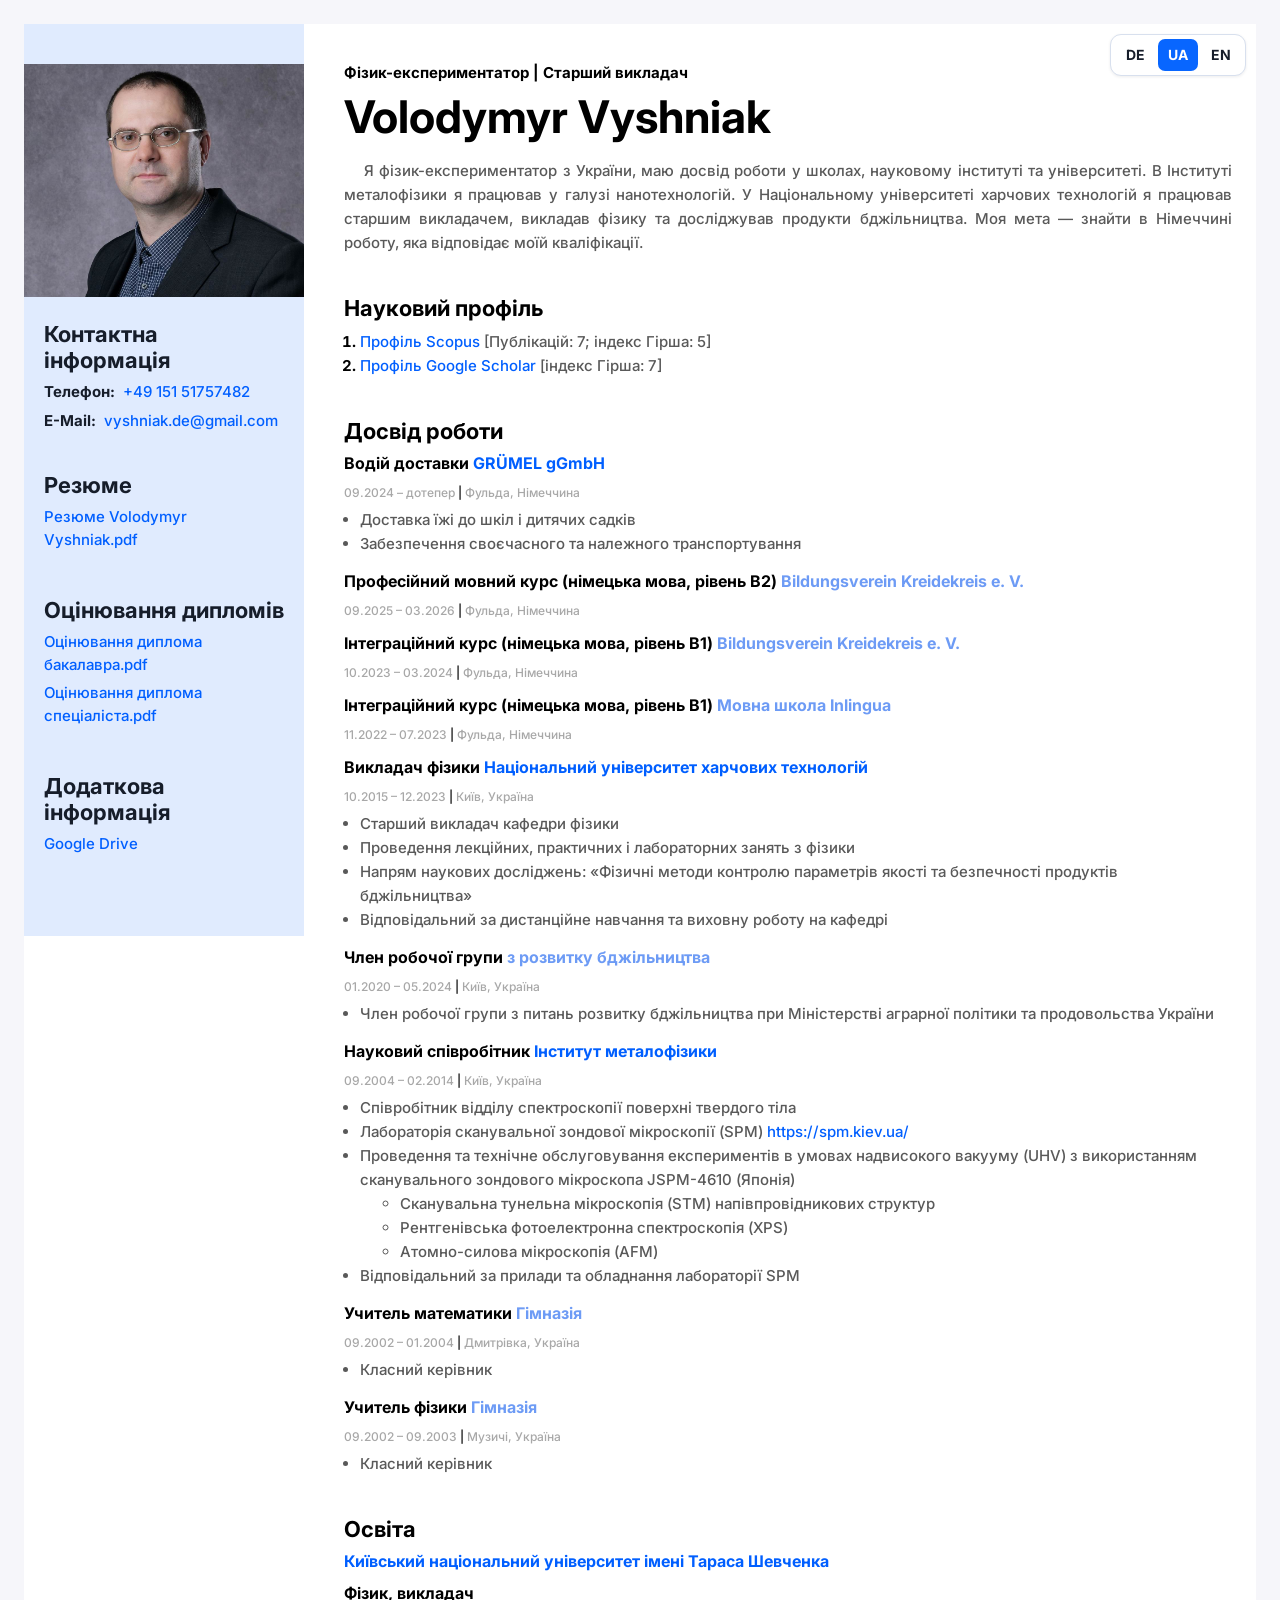
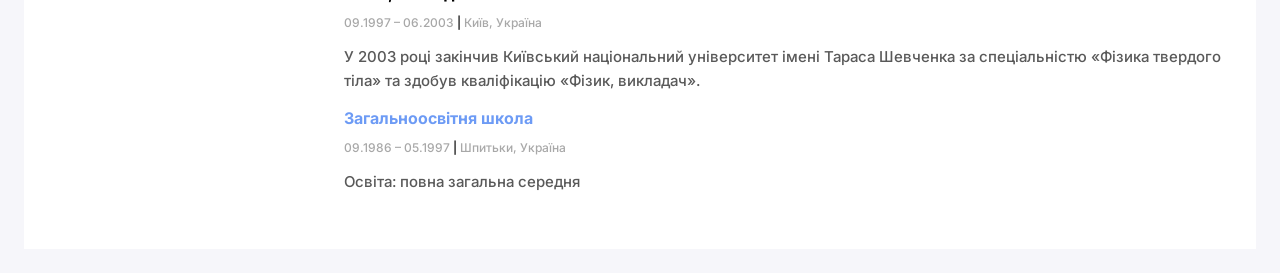
==== ua.html @ 868d4610 "Drei mova Drei mova" ====
<!doctype html>
<html lang="uk">
  <head>
    <meta charset="UTF-8" />
    <meta name="viewport" content="width=device-width, initial-scale=1.0" />
    <title>Резюме Volodymyr Vyshniak</title>

    <link rel="preconnect" href="https://fonts.googleapis.com" />
    <link rel="preconnect" href="https://fonts.gstatic.com" crossorigin />
    <link
      href="https://fonts.googleapis.com/css2?family=Montserrat:ital,wght@0,100..900;1,100..900&display=swap"
      rel="stylesheet"
    />
    <link
      href="https://fonts.googleapis.com/css2?family=Inter:wght@400;500;700&display=swap"
      rel="stylesheet"
    />
    <link rel="stylesheet" href="css/styles.css" />
  </head>

  <body>
    <!-- УКРАЇНСЬКА СТОРІНКА.
         Увесь текст, розділи, посилання та фото цієї сторінки
         можна змінювати незалежно від index.html та en.html. -->
    <div class="wrapper">
      <!-- Перемикач мов -->
      <nav class="language-switcher" aria-label="Вибір мови">
        <a class="language-link" href="index.html">DE</a>
        <a class="language-link is-active" href="ua.html" aria-current="page">
          UA
        </a>
        <a class="language-link" href="en.html">EN</a>
      </nav>

      <!-- Основна частина -->
      <div class="main-content">
        <!-- Інформація про мене -->
        <div class="my-info">
          <h2 class="my-profession">
            Фізик-експериментатор | Старший викладач
          </h2>

          <h1 class="my-name">Volodymyr Vyshniak</h1>

          <p class="my-descr-vstup" lang="uk">
            Я фізик-експериментатор з України, маю досвід роботи у школах,
            науковому інституті та університеті. В Інституті металофізики я
            працював у галузі нанотехнологій. У Національному університеті
            харчових технологій я працював старшим викладачем, викладав фізику
            та досліджував продукти бджільництва. Моя мета — знайти в Німеччині
            роботу, яка відповідає моїй кваліфікації.
          </p>
        </div>

        <!-- Наукові профілі -->
        <div class="my-projects-container">
          <h3 class="my-projects-title">Науковий профіль</h3>

          <ol class="my-projects-list">
            <li class="my-projects-item">
              <a
                class="my-projects-item-link"
                href="https://www.scopus.com/authid/detail.uri?authorId=37014106300"
                target="_blank"
                rel="noopener noreferrer"
              >
                Профіль Scopus
              </a>
              <span class="my-projects-item-tech">
                [Публікацій: 7; індекс Гірша: 5]
              </span>
            </li>

            <li class="my-projects-item">
              <a
                class="my-projects-item-link"
                href="https://scholar.google.com.ua/citations?user=kevme5oAAAAJ&hl=ua"
                target="_blank"
                rel="noopener noreferrer"
              >
                Профіль Google Scholar
              </a>
              <span class="my-projects-item-tech">[індекс Гірша: 7]</span>
            </li>
          </ol>
        </div>

        <!-- Досвід роботи -->
        <h3 class="work-experience-title">Досвід роботи</h3>

        <!-- Місце роботи 1 -->
        <div class="work-experience-container">
          <h4 class="work-experience-company">
            Водій доставки
            <a
              class="company-link"
              href="https://www.gruemel.de/"
              target="_blank"
              rel="noopener noreferrer"
              title="Офіційний сайт"
            >
              GRÜMEL gGmbH
            </a>
          </h4>
          <p class="work-experience-period">
            09.2024 – дотепер
            <span class="work-experience-separator">|</span> Фульда, Німеччина
          </p>
          <ul class="work-experience-duties-list">
            <li class="work-experience-duties-item">
              Доставка їжі до шкіл і дитячих садків
            </li>
            <li class="work-experience-duties-item">
              Забезпечення своєчасного та належного транспортування
            </li>
          </ul>
        </div>

        <!-- Мовний курс B2 -->
        <div class="work-experience-container">
          <h4 class="work-experience-company">
            Професійний мовний курс (німецька мова, рівень B2)
            <span class="company-name">Bildungsverein Kreidekreis e. V.</span>
          </h4>
          <p class="work-experience-period">
            09.2025 – 03.2026
            <span class="work-experience-separator">|</span> Фульда, Німеччина
          </p>
        </div>

        <!-- Інтеграційний курс B1 -->
        <div class="work-experience-container">
          <h4 class="work-experience-company">
            Інтеграційний курс (німецька мова, рівень B1)
            <span class="company-name">Bildungsverein Kreidekreis e. V.</span>
          </h4>
          <p class="work-experience-period">
            10.2023 – 03.2024
            <span class="work-experience-separator">|</span> Фульда, Німеччина
          </p>
        </div>

        <!-- Інтеграційний курс B1 -->
        <div class="work-experience-container">
          <h4 class="work-experience-company">
            Інтеграційний курс (німецька мова, рівень B1)
            <span class="company-name">Мовна школа Inlingua</span>
          </h4>
          <p class="work-experience-period">
            11.2022 – 07.2023
            <span class="work-experience-separator">|</span> Фульда, Німеччина
          </p>
        </div>

        <!-- Університет -->
        <div class="work-experience-container">
          <h4 class="work-experience-company">
            Викладач фізики
            <a
              class="company-link"
              href="https://nuft.edu.ua/en/"
              target="_blank"
              rel="noopener noreferrer"
              title="Офіційний сайт"
            >
              Національний університет харчових технологій
            </a>
          </h4>
          <p class="work-experience-period">
            10.2015 – 12.2023
            <span class="work-experience-separator">|</span> Київ, Україна
          </p>
          <ul class="work-experience-duties-list">
            <li class="work-experience-duties-item">
              Старший викладач кафедри фізики
            </li>
            <li class="work-experience-duties-item">
              Проведення лекційних, практичних і лабораторних занять з фізики
            </li>
            <li class="work-experience-duties-item">
              Напрям наукових досліджень: «Фізичні методи контролю параметрів
              якості та безпечності продуктів бджільництва»
            </li>
            <li class="work-experience-duties-item">
              Відповідальний за дистанційне навчання та виховну роботу на кафедрі
            </li>
          </ul>
        </div>

        <!-- Робоча група -->
        <div class="work-experience-container">
          <h4 class="work-experience-company">
            Член робочої групи
            <span class="company-name">з розвитку бджільництва</span>
          </h4>
          <p class="work-experience-period">
            01.2020 – 05.2024
            <span class="work-experience-separator">|</span> Київ, Україна
          </p>
          <ul class="work-experience-duties-list">
            <li class="work-experience-duties-item">
              Член робочої групи з питань розвитку бджільництва при Міністерстві
              аграрної політики та продовольства України
            </li>
          </ul>
        </div>

        <!-- Інститут -->
        <div class="work-experience-container">
          <h4 class="work-experience-company">
            Науковий співробітник
            <a
              class="company-link"
              href="https://www.imp.kiev.ua/?lang=eng&a="
              target="_blank"
              rel="noopener noreferrer"
              title="Офіційний сайт"
            >
              Інститут металофізики
            </a>
          </h4>
          <p class="work-experience-period">
            09.2004 – 02.2014
            <span class="work-experience-separator">|</span> Київ, Україна
          </p>
          <ul class="work-experience-duties-list">
            <li class="work-experience-duties-item">
              Співробітник відділу спектроскопії поверхні твердого тіла
            </li>

            <li class="work-experience-duties-item">
              Лабораторія сканувальної зондової мікроскопії (SPM)
              <a
                class="company-link"
                href="https://spm.kiev.ua/index_en.html"
                target="_blank"
                rel="noopener noreferrer"
                title="Сайт лабораторії SPM"
              >
                https://spm.kiev.ua/
              </a>
            </li>

            <li class="work-experience-duties-item">
              Проведення та технічне обслуговування експериментів в умовах
              надвисокого вакууму (UHV) з використанням сканувального зондового
              мікроскопа JSPM-4610 (Японія)
              <ul>
                <li>
                  Сканувальна тунельна мікроскопія (STM) напівпровідникових
                  структур
                </li>
                <li>Рентгенівська фотоелектронна спектроскопія (XPS)</li>
                <li>Атомно-силова мікроскопія (AFM)</li>
              </ul>
            </li>
            <li class="work-experience-duties-item">
              Відповідальний за прилади та обладнання лабораторії SPM
            </li>
          </ul>
        </div>

        <!-- Школа 1 -->
        <div class="work-experience-container">
          <h4 class="work-experience-company">
            Учитель математики <span class="company-name">Гімназія</span>
          </h4>
          <p class="work-experience-period">
            09.2002 – 01.2004
            <span class="work-experience-separator">|</span> Дмитрівка, Україна
          </p>
          <ul class="work-experience-duties-list">
            <li class="work-experience-duties-item">Класний керівник</li>
          </ul>
        </div>

        <!-- Школа 2 -->
        <div class="work-experience-container">
          <h4 class="work-experience-company">
            Учитель фізики <span class="company-name">Гімназія</span>
          </h4>
          <p class="work-experience-period">
            09.2002 – 09.2003
            <span class="work-experience-separator">|</span> Музичі, Україна
          </p>
          <ul class="work-experience-duties-list">
            <li class="work-experience-duties-item">Класний керівник</li>
          </ul>
        </div>

        <!-- Освіта -->
        <div class="education-container">
          <h3 class="work-experience-title">Освіта</h3>

          <h4 class="work-experience-company">
            <a
              class="company-link"
              href="https://knu.ua/en/"
              target="_blank"
              rel="noopener noreferrer"
              title="Офіційний сайт"
            >
              Київський національний університет імені Тараса Шевченка
            </a>
          </h4>

          <h4 class="work-experience-company">Фізик, викладач</h4>

          <p class="work-experience-period">
            09.1997 – 06.2003
            <span class="work-experience-separator">|</span> Київ, Україна
          </p>

          <p class="my-descr">
            У 2003 році закінчив Київський національний університет імені Тараса
            Шевченка за спеціальністю «Фізика твердого тіла» та здобув
            кваліфікацію «Фізик, викладач».
          </p>

          <h4 class="work-experience-company">
            <span class="company-name">Загальноосвітня школа</span>
          </h4>

          <p class="work-experience-period">
            09.1986 – 05.1997
            <span class="work-experience-separator">|</span> Шпитьки, Україна
          </p>

          <p class="my-descr">Освіта: повна загальна середня</p>
        </div>
      </div>

      <!-- Бічна панель -->
      <aside class="sidebar">
        <!-- Фото цієї сторінки можна змінити незалежно від інших мов -->
        <img src="img/Foto2024.jpg" alt="Фото Володимира Вишняка" />
        <p class="mobile-photo-name">Volodymyr Vyshniak</p>

        <div class="sidebar-content">
          <!-- Контакти -->
          <div class="contacts-container">
            <h3 class="contacts-title">Контактна інформація</h3>

            <p class="contacts-item">
              <span class="contacts-type">Телефон:</span>
              <a class="contacts-link" href="tel:+4915151757482">
                +49 151 51757482
              </a>
            </p>

            <p class="contacts-item">
              <span class="contacts-type">E-Mail:</span>
              <a class="contacts-link" href="mailto:vyshniak.de@gmail.com">
                vyshniak.de@gmail.com
              </a>
            </p>
          </div>

          <!-- Резюме -->
          <div class="skills-container">
            <h3 class="skills-title">Резюме</h3>
            <a
              class="contacts-link download-link lebenslauf"
              href="document/Vyshniak_Lebenslauf.pdf"
              target="_blank"
              download
            >
              Резюме Volodymyr Vyshniak.pdf
            </a>
          </div>

          <!-- Оцінювання дипломів -->
          <div class="skills-container">
            <h3 class="skills-title">Оцінювання дипломів</h3>
            <a
              class="contacts-link download-link"
              href="document/Zeugnisbewertung_signiert_A.pdf"
              target="_blank"
              download
            >
              Оцінювання диплома бакалавра.pdf
            </a>
            <a
              class="contacts-link download-link"
              href="document/Zeugnisbewertung_signiert_B.pdf"
              target="_blank"
              download
            >
              Оцінювання диплома спеціаліста.pdf
            </a>
          </div>

          <!-- Додаткова інформація -->
          <div class="skills-container">
            <h3 class="skills-title">Додаткова інформація</h3>
            <a
              class="contacts-link"
              href="https://drive.google.com/drive/folders/1Ff5OkFsdOqgw4dH5H22rgLsrV0dis4WO?usp=sharing"
              target="_blank"
              rel="noopener noreferrer"
            >
              Google Drive
            </a>
          </div>
        </div>
      </aside>
    </div>

    <script>
      document.querySelectorAll(".download-link").forEach((link) => {
        link.addEventListener("click", function (event) {
          event.preventDefault();
          let fileUrl = this.href;

          window.open(fileUrl, "_blank");

          let tempLink = document.createElement("a");
          tempLink.href = fileUrl;
          tempLink.setAttribute("download", this.textContent.trim());
          document.body.appendChild(tempLink);
          tempLink.click();
          document.body.removeChild(tempLink);
        });
      });
    </script>
  </body>
</html>
---- css/styles.css ----
body {
  background: #f6f6fa;
  padding-left: 40px;
  padding-top: 40px;
  padding-right: 40px;
  padding-bottom: 40px;
  font-family: "Inter", "Montserrat", sans-serif;
}

ul,
ol {
  margin-top: 0;
  margin-bottom: 0;
}

.wrapper {
  background: #ffffff;
  display: flex;
  flex-direction: row-reverse;
  width: 1200px;
  margin: 0 auto;
  align-items: flex-start;
}

/* Main content */

.main-content {
  padding-left: 88px;
  padding-top: 40px;
  padding-right: 40px;
  padding-bottom: 88px;
  box-sizing: border-box;
}

/* Sidebar */

.sidebar {
  background: #e0ebfe;
  padding-top: 40px;
  padding-bottom: 40px;
  box-sizing: border-box;
  width: 370px;
  flex-shrink: 0;
}

.sidebar img {
  width: 100%;
  display: block;
}

.sidebar-content {
  padding-left: 40px;
  padding-top: 40px;
  padding-right: 40px;
  box-sizing: border-box;
}

.contacts-title {
  color: #161d2a;
  font-size: 22px;
  font-weight: 700;
  line-height: normal;
  margin-top: 0;
  margin-bottom: 8px;
}

.contacts-type {
  color: #161d2a;
  font-size: 15px;
  font-weight: 700;
  line-height: 1.5;
  white-space: nowrap;
}

.contacts-link {
  color: #005fff;
  font-size: 15px;
  font-weight: 500;
  line-height: 1.5;
  text-decoration: none;
  display: inline-block;
  transition:
    color 0.2s ease,
    transform 0.2s ease,
    text-decoration 0.2s ease;
  transform-origin: left center;
}

.contacts-link:hover {
  color: #003bb5;
  text-decoration: underline;
  transform: scale(1.04);
}

.contacts-item {
  display: flex;
  align-items: baseline;
  gap: 8px;
  margin-top: 0;
  margin-bottom: 6px;
}

.contacts-container {
  margin-bottom: 40px;
}

.skills-container {
  margin-bottom: 40px;
}

.skills-title {
  color: #161d2a;
  font-size: 22px;
  font-weight: 700;
  line-height: normal;
  margin-top: 0;
  margin-bottom: 8px;
}

.skills-list {
  padding-left: 16px;
}

.skills-list-item {
  color: #161d2a;
  font-size: 15px;
  font-weight: 500;
  line-height: 24px;
}

/* Main content */

.my-profession {
  color: #000;
  font-size: 15px;
  font-weight: 700;
  line-height: 17px;
  margin-top: 0;
  margin-bottom: 8px;
}

.my-name {
  color: #000;
  font-size: 45px;
  font-weight: 700;
  line-height: 55px;
  margin-top: 0;
  margin-bottom: 12px;
}

.my-descr-vstup {
  color: #595959;
  font-size: 15px;
  font-weight: 500;
  line-height: 24px;

  text-align: justify;
  text-justify: inter-word;

  hyphens: none;
  word-break: normal;
  overflow-wrap: normal;

  text-indent: 20px; /* відступ першого рядка */
}

.my-descr {
  color: #595959;
  font-size: 15px;
  font-weight: 500;
  line-height: 24px;
}

.my-info {
  margin-bottom: 40px;
}

/* My projects */

.my-projects-title {
  color: #000;
  font-size: 22px;
  font-weight: 700;
  line-height: 27px;
  margin-top: 0;
  margin-bottom: 8px;
}

.my-projects-item {
  color: #000;
  font-size: 15px;
  font-weight: 700;
  line-height: 24px;
}

.my-projects-list {
  padding-left: 16px;
}

.my-projects-item-link {
  color: #005fff;
  font-size: 15px;
  font-weight: 500;
  line-height: 24px;
  text-decoration: none;
  display: inline-block;
  transition:
    color 0.2s ease,
    transform 0.2s ease,
    text-decoration 0.2s ease;
  transform-origin: left center;
}

.my-projects-item-link:hover {
  color: #003bb5;
  text-decoration: underline;
  transform: scale(1.04);
}

.my-projects-item-tech {
  color: #595959;
  font-size: 15px;
  font-weight: 500;
  line-height: 24px;
}

.my-projects-container {
  margin-bottom: 40px;
}

/* Work experience */

.work-experience-title {
  color: #000;
  font-size: 22px;
  font-weight: 700;
  line-height: 27px;
  margin-top: 0;
  margin-bottom: 8px;
}

.work-experience-company {
  color: #000;
  font-size: 16px;
  font-weight: 700;
  line-height: 20px;
  margin-top: 0;
  margin-bottom: 12px;
}

.company-name {
  color: #6d9bf5;
}

.company-link {
  color: #005fff;
  text-decoration: none;
  display: inline-block;
  transition:
    color 0.2s ease,
    transform 0.2s ease,
    text-decoration 0.2s ease;
  transform-origin: left center;
}

.company-link:hover {
  color: #003bb5;
  text-decoration: underline;
  transform: scale(1.04);
}

.work-experience-period {
  color: #a8a8a8;
  font-size: 12px;
  font-weight: 500;
  line-height: 15px;
  margin-bottom: 8px;
}

.work-experience-separator {
  color: #000;
}

.work-experience-duties-list {
  padding-left: 16px;
}

.work-experience-duties-item {
  color: #595959;
  font-size: 15px;
  font-weight: 500;
  font-style: normal;
  line-height: 24px;
}

.work-experience-container {
  margin-bottom: 15px;
}

.education-container {
  margin-top: 40px;
}

.download-link {
  display: inline-block;
  margin-bottom: 6px;
  color: #005fff;
  text-decoration: none;
  transition:
    color 0.2s ease,
    transform 0.2s ease,
    text-decoration 0.2s ease;
  transform-origin: left center;
}

.download-link:hover {
  color: #003bb5;
  text-decoration: underline;
  transform: scale(1.04);
}

/* ===== RESPONSIVE ===== */

/* Tablet (до 1280px) */
@media (max-width: 1280px) {
  body {
    padding: 16px;
  }

  .wrapper {
    width: 100%;
  }

  .main-content {
    padding: 40px 24px 40px 40px;
    flex: 1;
    min-width: 0;
  }

  .sidebar {
    width: 280px;
  }

  .sidebar-content {
    padding: 24px 20px 0;
  }
}

/* Mobile (до 640px) */
@media (max-width: 640px) {
  body {
    margin: 0;
    padding: 0;
    background: #ffffff;
  }

  .wrapper {
    width: 100%;
    margin: 0;
    display: flex;
    flex-direction: column;
    align-items: stretch;
  }

  .sidebar {
    order: -1;
    width: 100%;
    padding: 24px 20px;
    display: flex;
    flex-direction: column;
    align-items: center;
    flex-shrink: 0;
    box-sizing: border-box;
  }

  .sidebar img {
    width: 140px;
    height: 140px;
    object-fit: cover;
    border-radius: 50%;
    display: block;
  }

  .sidebar-content {
    width: 100%;
    padding: 16px 0 0;
    box-sizing: border-box;
  }

  .main-content {
    width: 100%;
    padding: 24px 20px;
    flex: unset;
    box-sizing: border-box;
  }

  .my-name {
    font-size: 26px;
    line-height: 34px;
  }

  .my-profession {
    font-size: 13px;
  }

  .work-experience-title,
  .my-projects-title,
  .contacts-title,
  .skills-title {
    font-size: 18px;
  }

  .work-experience-company {
    font-size: 15px;
  }

  .contacts-container,
  .skills-container,
  .my-info,
  .my-projects-container {
    margin-bottom: 24px;
  }

  /* 02_04-2026_04-20 */
}

/* ==============================================================
   ДОДАНІ СТИЛІ: перемикач мов і мобільний підпис під фото.
   Усі початкові стилі вище залишені без глобальної перебудови.
   ============================================================== */

.wrapper {
  position: relative;
}

.language-switcher {
  position: absolute;
  top: 10px;
  right: 10px;
  z-index: 10;
  display: flex;
  gap: 3px;
  padding: 4px;
  background: #ffffff;
  border: 1px solid #d8e0ee;
  border-radius: 11px;
  box-shadow: 0 1px 3px rgb(22 29 42 / 8%);
}

.language-link {
  display: flex;
  align-items: center;
  justify-content: center;
  min-width: 40px;
  height: 32px;
  padding: 0 8px;
  box-sizing: border-box;
  border-radius: 7px;
  background: transparent;
  color: #161d2a;
  font-family: "Inter", "Montserrat", sans-serif;
  font-size: 14px;
  font-weight: 700;
  line-height: 1;
  text-decoration: none;
  transition:
    color 0.2s ease,
    background-color 0.2s ease,
    transform 0.2s ease;
}

.language-link:hover {
  background: #edf3ff;
  transform: translateY(-1px);
}

.language-link.is-active,
.language-link.is-active:hover {
  background: #0866ff;
  color: #ffffff;
  transform: none;
}

.language-link:focus-visible {
  outline: 3px solid #8eb7ff;
  outline-offset: 2px;
}

.mobile-photo-name {
  display: none;
}

@media (max-width: 640px) {
  .language-switcher {
    top: 10px;
    right: 50%;
    transform: translateX(50%);
  }

  .sidebar {
    padding-top: 60px;
  }

  .mobile-photo-name {
    display: block;
    margin-top: 12px;
    margin-bottom: 0;
    color: #161d2a;
    font-size: 24px;
    font-weight: 700;
    line-height: 32px;
    text-align: center;
  }

  .main-content .my-name {
    display: none;
  }
}

@media (max-width: 360px) {
  .language-switcher {
    gap: 2px;
    padding: 3px;
  }

  .language-link {
    min-width: 36px;
    height: 30px;
    padding: 0 7px;
    font-size: 13px;
  }
}
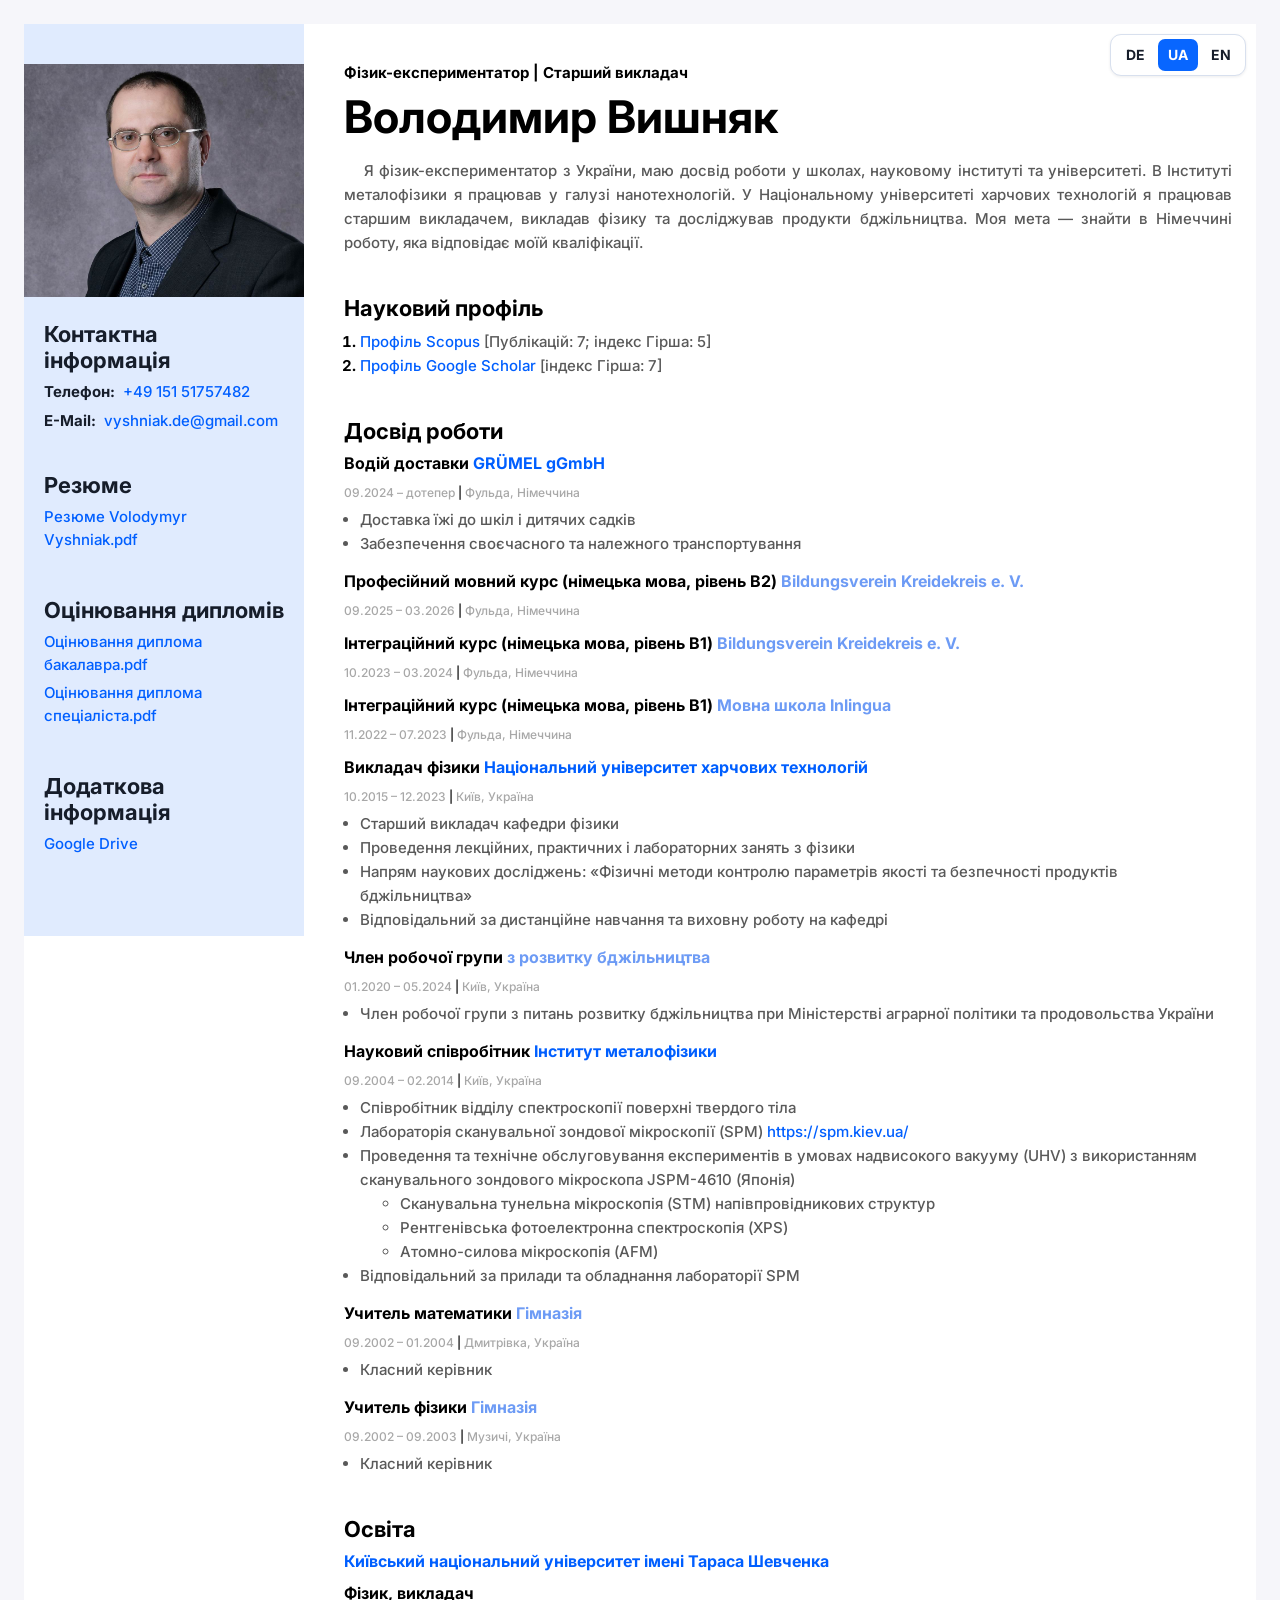
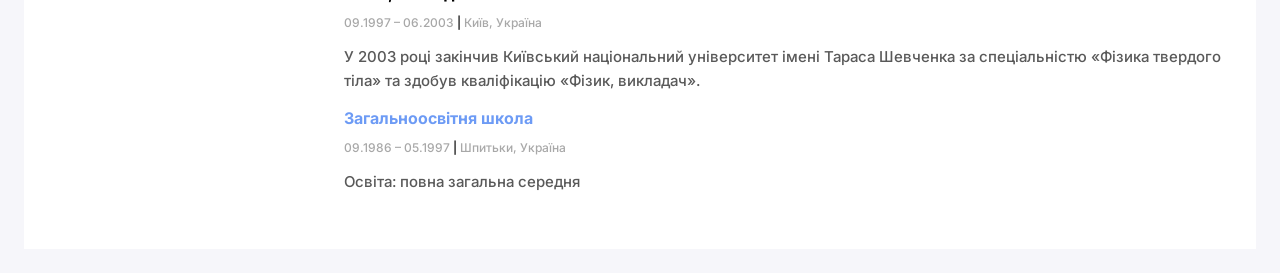
==== commit 575588f4: "Volodymyr Vyshniak ua Volodymyr Vyshniak ua" ====
--- a/ua.html
+++ b/ua.html
@@ -40,7 +40,7 @@
             Фізик-експериментатор | Старший викладач
           </h2>
 
-          <h1 class="my-name">Volodymyr Vyshniak</h1>
+          <h1 class="my-name">Володимир Вишняк</h1>
 
           <p class="my-descr-vstup" lang="uk">
             Я фізик-експериментатор з України, маю досвід роботи у школах,
